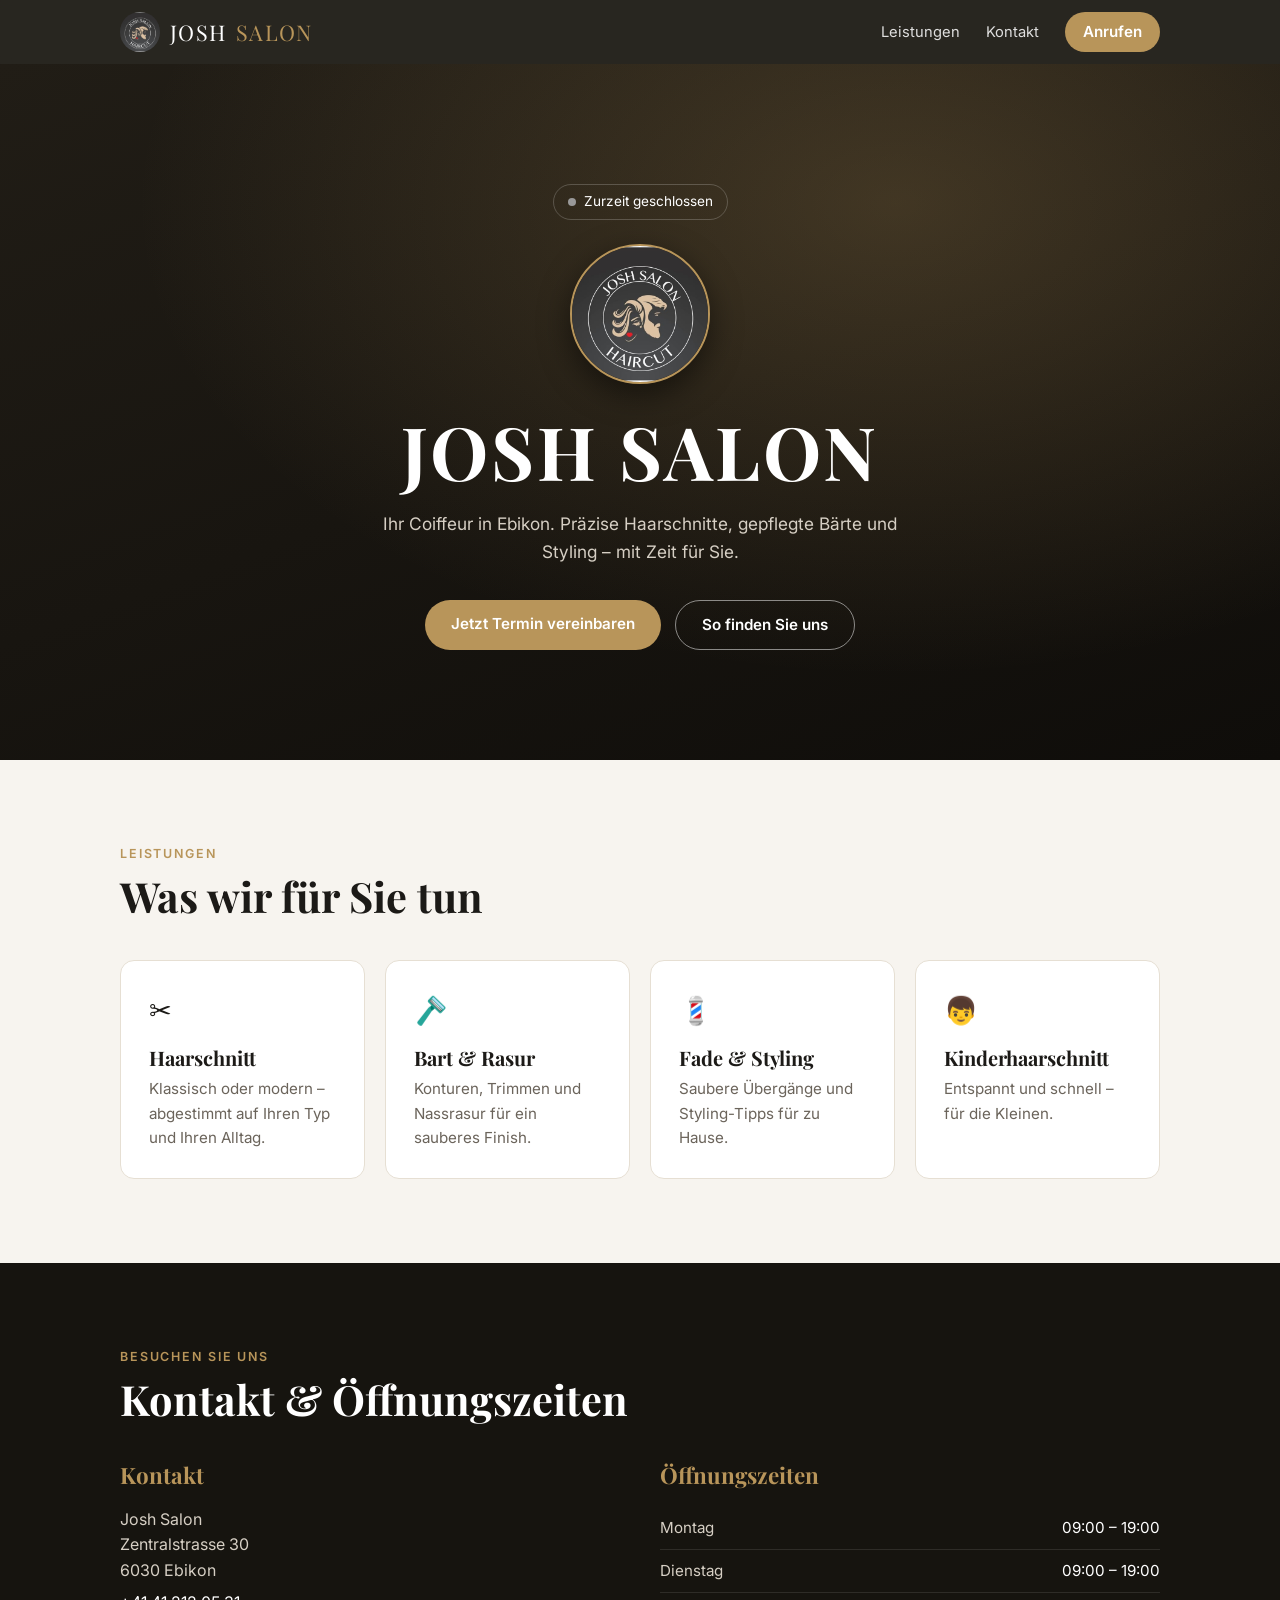
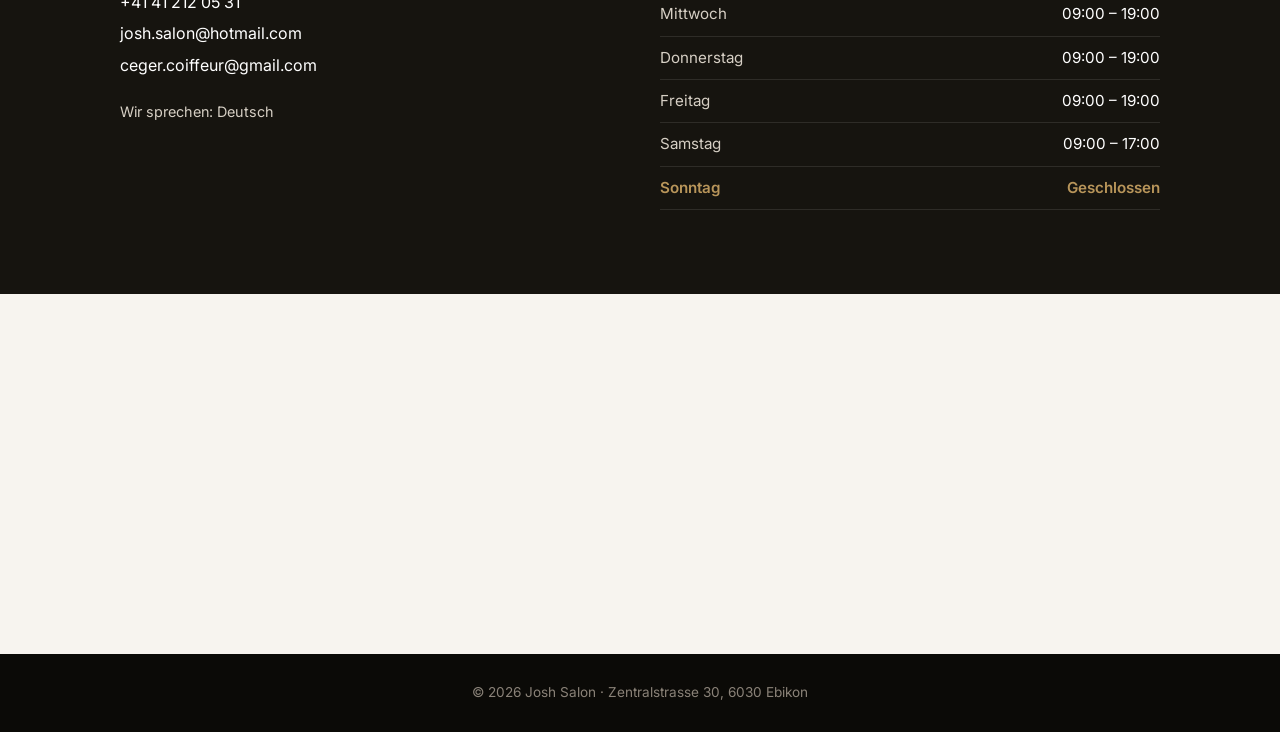
==== index.html @ 7848d9aa "test josh salon" ====
<!doctype html>
<html lang="de">
<head>
<meta charset="utf-8">
<meta name="viewport" content="width=device-width, initial-scale=1">
<title>Josh Salon – Coiffeur in Ebikon</title>
<meta name="description" content="Josh Salon – Ihr Coiffeur an der Zentralstrasse 30 in Ebikon. Haarschnitte, Bart & Styling.">
<link href="https://fonts.googleapis.com/css2?family=Playfair+Display:wght@600;700&family=Inter:wght@400;500;600&display=swap" rel="stylesheet">
<link rel="stylesheet" href="style.css">
<link rel="icon" href="img/logo.jpg">
</head>
<body>

<header>
  <div class="wrap">
    <a href="#" class="logo"><img src="img/logo.jpg" alt="Josh Salon Logo"> JOSH <span>SALON</span></a>
    <nav>
      <a href="#leistungen">Leistungen</a>
      <a href="#kontakt">Kontakt</a>
      <a href="tel:+41412120531" class="btn">Anrufen</a>
    </nav>
  </div>
</header>

<div class="hero">
  <div class="wrap">
    <div class="badge"><span class="dot" id="statusDot"></span><span id="statusText">Öffnungszeiten werden geladen…</span></div>
    <img class="hero-logo" src="img/logo.jpg" alt="Josh Salon Haircut Logo">
    <h1>JOSH SALON</h1>
    <p>Ihr Coiffeur in Ebikon. Präzise Haarschnitte, gepflegte Bärte und Styling – mit Zeit für Sie.</p>
    <div class="actions">
      <a href="tel:+41412120531" class="btn">Jetzt Termin vereinbaren</a>
      <a href="#kontakt" class="btn ghost">So finden Sie uns</a>
    </div>
  </div>
</div>

<section id="leistungen">
  <div class="wrap">
    <div class="eyebrow">Leistungen</div>
    <h2 class="title">Was wir für Sie tun</h2>
    <div class="grid">
      <div class="card"><div class="icon">✂️</div><h3>Haarschnitt</h3><p>Klassisch oder modern – abgestimmt auf Ihren Typ und Ihren Alltag.</p></div>
      <div class="card"><div class="icon">🪒</div><h3>Bart & Rasur</h3><p>Konturen, Trimmen und Nassrasur für ein sauberes Finish.</p></div>
      <div class="card"><div class="icon">💈</div><h3>Fade & Styling</h3><p>Saubere Übergänge und Styling-Tipps für zu Hause.</p></div>
      <div class="card"><div class="icon">👦</div><h3>Kinderhaarschnitt</h3><p>Entspannt und schnell – für die Kleinen.</p></div>
    </div>
  </div>
</section>

<section id="kontakt" class="info">
  <div class="wrap">
    <div class="eyebrow">Besuchen Sie uns</div>
    <h2 class="title">Kontakt & Öffnungszeiten</h2>
    <div class="grid">
      <div>
        <h3>Kontakt</h3>
        <address>Josh Salon<br>Zentralstrasse 30<br>6030 Ebikon</address>
        <a href="tel:+41412120531">+41 41 212 05 31</a>
        <a href="mailto:josh.salon@hotmail.com">josh.salon@hotmail.com</a>
        <a href="mailto:ceger.coiffeur@gmail.com">ceger.coiffeur@gmail.com</a>
        <p class="langs">Wir sprechen: Deutsch</p>
      </div>
      <div>
        <h3>Öffnungszeiten</h3>
        <table id="hours">
          <tr><td>Montag</td><td>09:00 – 19:00</td></tr>
          <tr><td>Dienstag</td><td>09:00 – 19:00</td></tr>
          <tr><td>Mittwoch</td><td>09:00 – 19:00</td></tr>
          <tr><td>Donnerstag</td><td>09:00 – 19:00</td></tr>
          <tr><td>Freitag</td><td>09:00 – 19:00</td></tr>
          <tr><td>Samstag</td><td>09:00 – 17:00</td></tr>
          <tr><td>Sonntag</td><td>Geschlossen</td></tr>
        </table>
      </div>
    </div>
  </div>
</section>

<iframe class="map" loading="lazy" title="Karte Josh Salon"
  src="https://maps.google.com/maps?q=Zentralstrasse%2030%2C%206030%20Ebikon&z=16&output=embed"></iframe>

<footer>© <span id="year"></span> Josh Salon · Zentralstrasse 30, 6030 Ebikon</footer>

<script src="script.js"></script>
</body>
</html>
---- style.css ----
:root{
  --bg:#f7f4ef; --ink:#1c1a17; --muted:#6b645b; --gold:#b8955a; --dark:#16140f; --card:#fff; --line:#e6dfd3;
}
*{box-sizing:border-box;margin:0;padding:0}
html{scroll-behavior:smooth}
body{font-family:Inter,system-ui,sans-serif;background:var(--bg);color:var(--ink);line-height:1.6}
a{color:inherit}
.wrap{max-width:1080px;margin:0 auto;padding:0 20px}
h1,h2,h3{font-family:"Playfair Display",Georgia,serif;line-height:1.15}

/* Header */
header{position:sticky;top:0;z-index:10;background:rgba(22,20,15,.92);backdrop-filter:blur(6px);color:#fff}
header .wrap{display:flex;align-items:center;justify-content:space-between;height:64px}
.logo{font-family:"Playfair Display",serif;font-size:1.35rem;letter-spacing:.06em;text-decoration:none}
.logo span{color:var(--gold)}
nav a{text-decoration:none;margin-left:22px;font-size:.92rem;opacity:.85}
nav a:hover{opacity:1;color:var(--gold)}
@media(max-width:640px){nav a:not(.btn){display:none}}

.btn{display:inline-block;background:var(--gold);color:#fff;text-decoration:none;padding:12px 26px;border-radius:999px;font-weight:600;font-size:.95rem;transition:.2s}
.btn:hover{background:#a3814a}
.btn.ghost{background:transparent;border:1px solid rgba(255,255,255,.5)}
.btn.ghost:hover{border-color:var(--gold);color:var(--gold)}
nav .btn{padding:8px 18px;margin-left:22px;opacity:1}

/* Hero */
.hero{background:
    radial-gradient(ellipse at 70% 20%,rgba(184,149,90,.25),transparent 60%),
    linear-gradient(160deg,#211d16,#0f0d0a);
  color:#fff;padding:120px 0 110px;text-align:center}
.badge{display:inline-flex;align-items:center;gap:8px;font-size:.85rem;border:1px solid rgba(255,255,255,.2);padding:6px 14px;border-radius:999px;margin-bottom:24px}
.dot{width:8px;height:8px;border-radius:50%;background:#999}
.dot.open{background:#4ade80;box-shadow:0 0 8px #4ade80}
.hero h1{font-size:clamp(2.6rem,7vw,4.6rem);letter-spacing:.04em}
.hero p{max-width:520px;margin:18px auto 34px;color:#d6cfc4;font-size:1.08rem}
.hero .actions{display:flex;gap:14px;justify-content:center;flex-wrap:wrap}

section{padding:84px 0}
.eyebrow{color:var(--gold);text-transform:uppercase;letter-spacing:.15em;font-size:.78rem;font-weight:600}
.title{font-size:clamp(1.9rem,4vw,2.6rem);margin:8px 0 40px}

/* Services */
.grid{display:grid;grid-template-columns:repeat(auto-fit,minmax(230px,1fr));gap:20px}
.card{background:var(--card);border:1px solid var(--line);border-radius:14px;padding:28px}
.card h3{font-size:1.25rem;margin-bottom:8px}
.card p{color:var(--muted);font-size:.95rem}
.icon{font-size:1.7rem;margin-bottom:14px}

/* Info */
.info{background:var(--dark);color:#fff}
.info .grid{gap:40px}
.info h3{font-size:1.4rem;margin-bottom:18px;color:var(--gold)}
.info address{font-style:normal;color:#d6cfc4}
.info a{color:#fff;text-decoration:none;display:block;margin-top:6px}
.info a:hover{color:var(--gold)}
table{width:100%;border-collapse:collapse;font-size:.95rem}
td{padding:9px 0;border-bottom:1px solid rgba(255,255,255,.1);color:#d6cfc4}
td:last-child{text-align:right;color:#fff}
tr.today td{color:var(--gold);font-weight:600}
.langs{margin-top:22px;color:#d6cfc4;font-size:.9rem}

.map{border:0;width:100%;height:360px;display:block;filter:grayscale(.4)}

footer{background:#0b0a07;color:#8a8278;text-align:center;padding:28px 20px;font-size:.85rem}

/* Logo */
.logo{display:flex;align-items:center;gap:10px}
.logo img{width:40px;height:40px;border-radius:50%;object-fit:cover}
.hero-logo{width:140px;height:140px;border-radius:50%;object-fit:cover;margin:0 auto 24px;display:block;border:2px solid var(--gold);box-shadow:0 10px 30px rgba(0,0,0,.5)}

/* Móvil estrecho */
@media(max-width:400px){
  .logo{font-size:1.05rem;gap:8px}
  .logo img{width:32px;height:32px}
  nav .btn{margin-left:0;padding:7px 14px;font-size:.85rem}
}
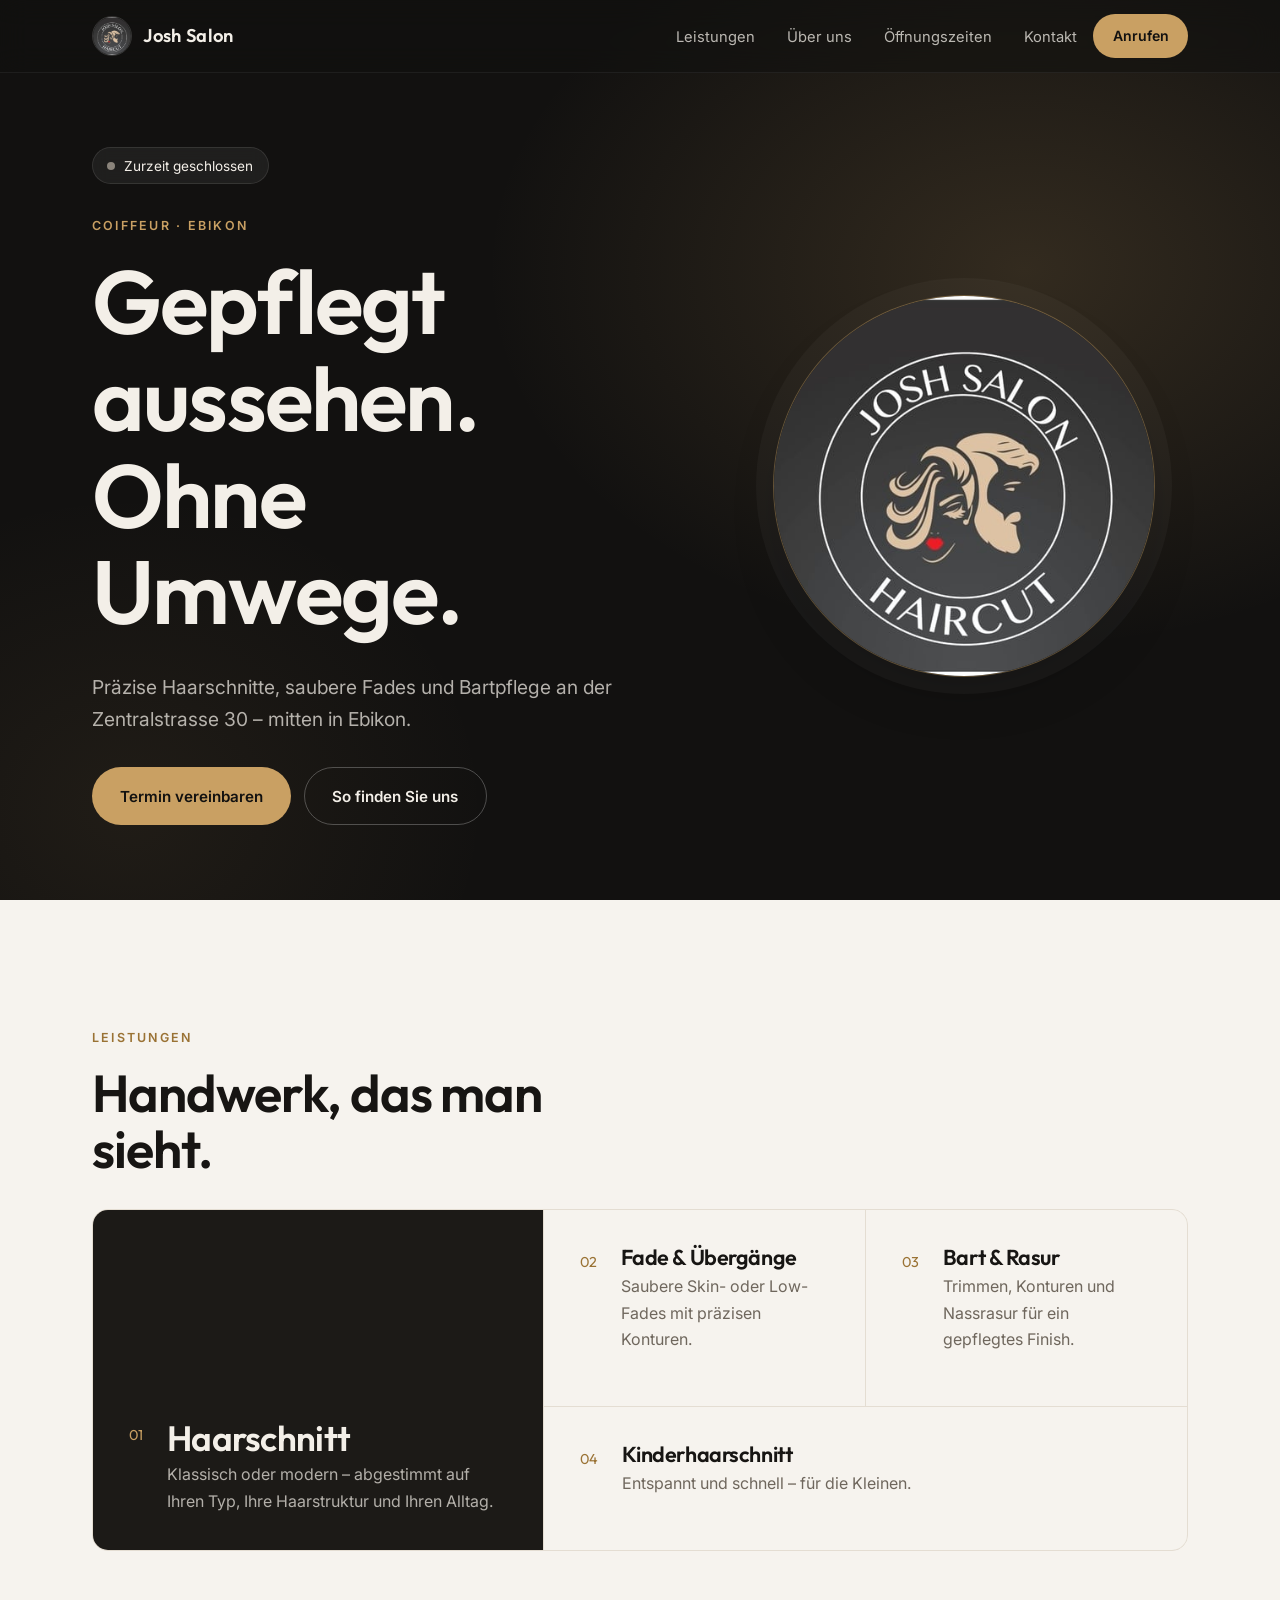
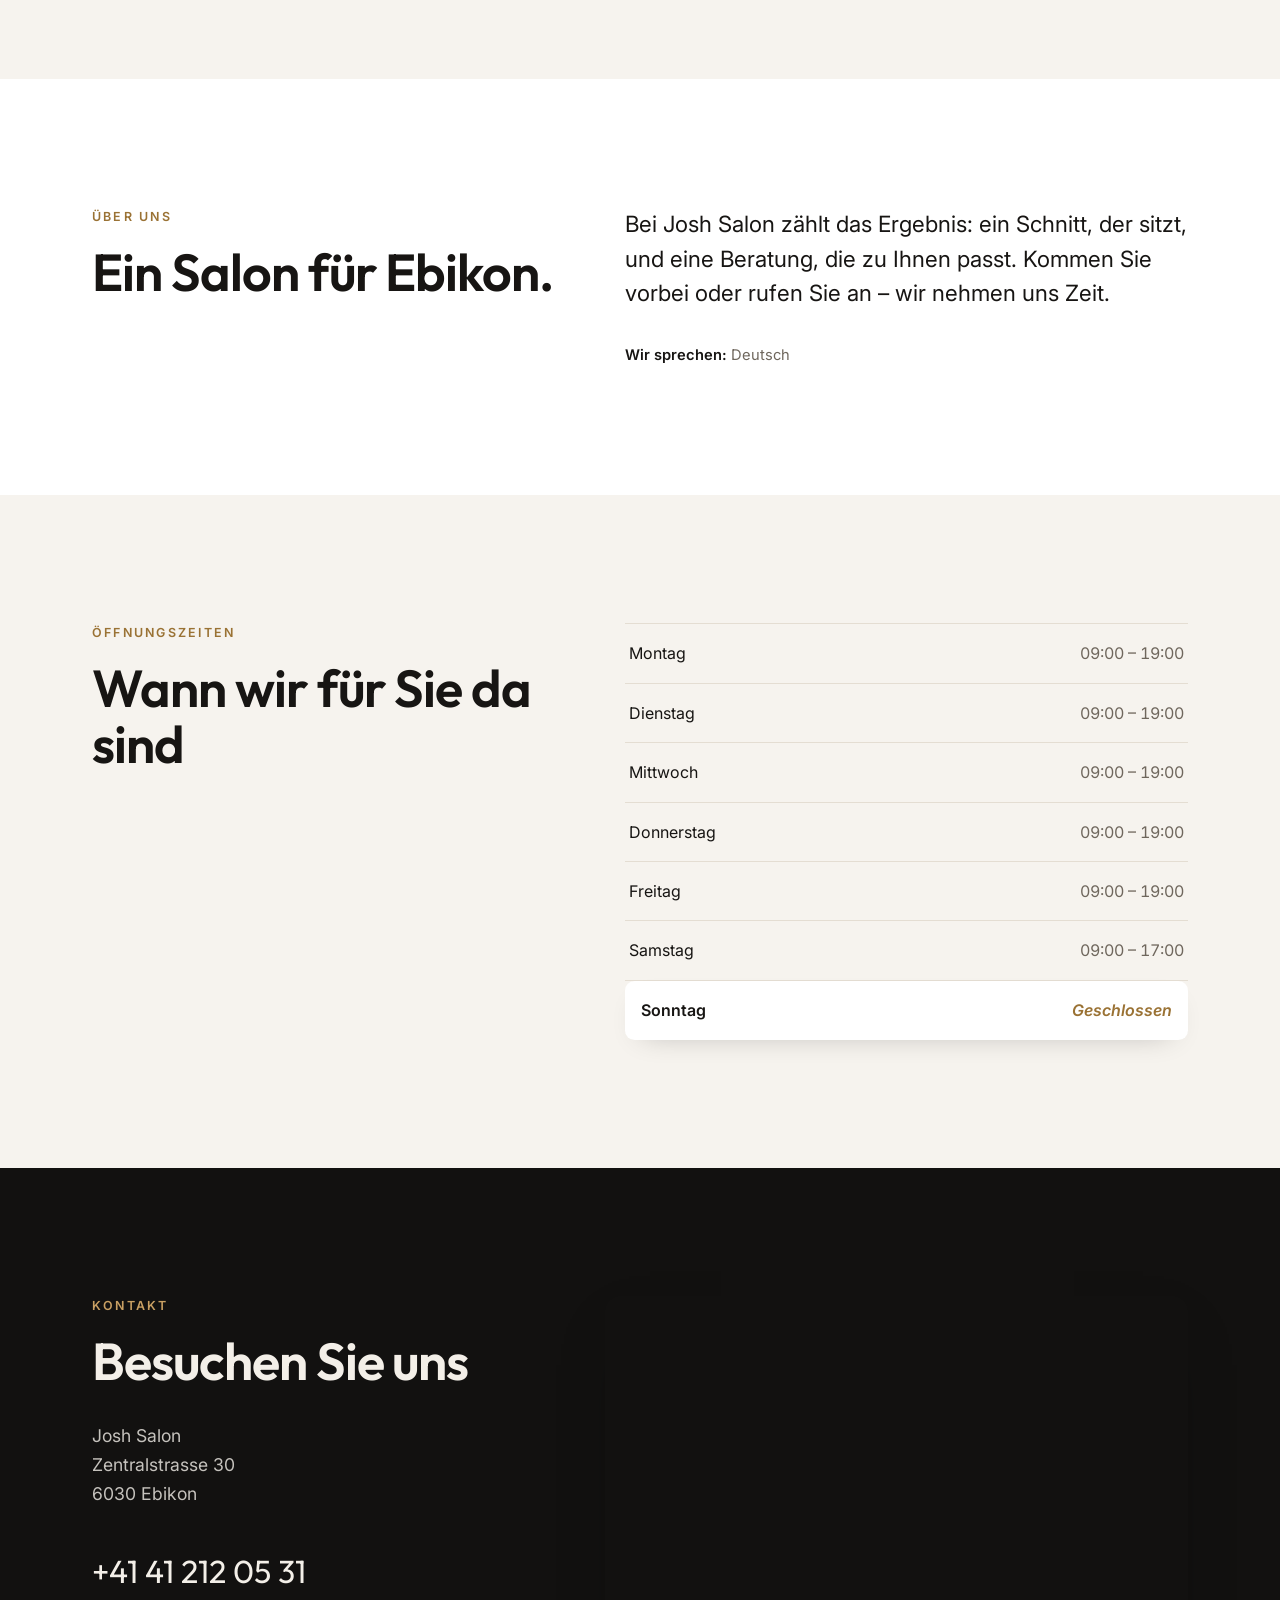
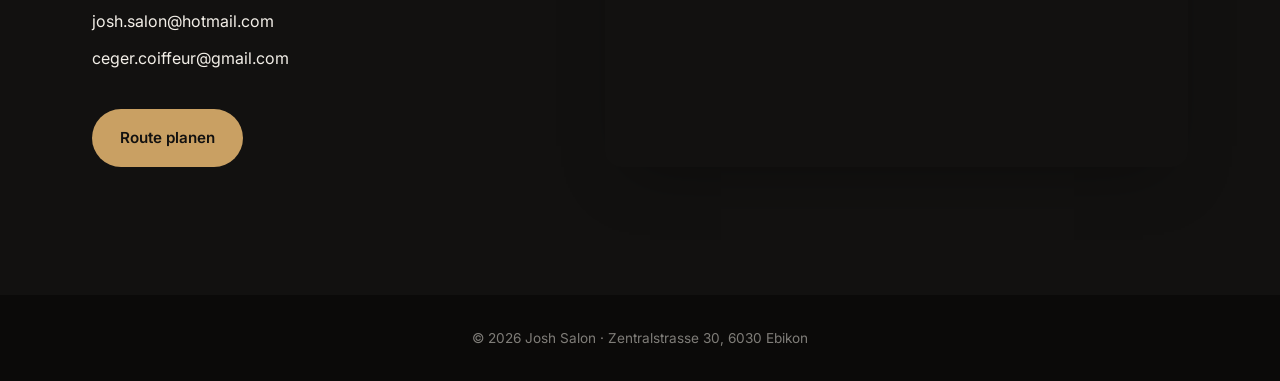
==== commit 120c06a7: "Rediseño premium de la web de Josh Salon con contenido en content.js - Todo el texto, enlaces, horar" ====
--- a/index.html
+++ b/index.html
@@ -1,87 +1,106 @@
 <!doctype html>
 <html lang="de">
 <head>
-<meta charset="utf-8">
-<meta name="viewport" content="width=device-width, initial-scale=1">
-<title>Josh Salon – Coiffeur in Ebikon</title>
-<meta name="description" content="Josh Salon – Ihr Coiffeur an der Zentralstrasse 30 in Ebikon. Haarschnitte, Bart & Styling.">
-<link href="https://fonts.googleapis.com/css2?family=Playfair+Display:wght@600;700&family=Inter:wght@400;500;600&display=swap" rel="stylesheet">
-<link rel="stylesheet" href="style.css">
-<link rel="icon" href="img/logo.jpg">
+  <meta charset="utf-8">
+  <meta name="viewport" content="width=device-width, initial-scale=1">
+  <title>Josh Salon</title>
+  <link rel="preconnect" href="https://fonts.googleapis.com">
+  <link rel="preconnect" href="https://fonts.gstatic.com" crossorigin>
+  <link href="https://fonts.googleapis.com/css2?family=Outfit:wght@400;500;600;700&family=Inter:wght@400;500;600&display=swap" rel="stylesheet">
+  <link rel="stylesheet" href="style.css">
+  <link rel="icon" id="favicon" href="img/logo.jpg">
 </head>
 <body>
 
-<header>
-  <div class="wrap">
-    <a href="#" class="logo"><img src="img/logo.jpg" alt="Josh Salon Logo"> JOSH <span>SALON</span></a>
-    <nav>
-      <a href="#leistungen">Leistungen</a>
-      <a href="#kontakt">Kontakt</a>
-      <a href="tel:+41412120531" class="btn">Anrufen</a>
-    </nav>
-  </div>
-</header>
+  <header class="header" id="header">
+    <div class="container header__inner">
+      <a href="#top" class="brand">
+        <img class="brand__logo" id="brand-logo" src="" alt="">
+        <span class="brand__name" id="brand-name"></span>
+      </a>
+      <nav class="nav" id="nav" aria-label="Hauptnavigation">
+        <ul class="nav__list" id="nav-list"></ul>
+      </nav>
+      <a class="btn btn--small" id="nav-cta" href="#"></a>
+      <button class="menu-toggle" id="menu-toggle" aria-expanded="false" aria-controls="nav" aria-label="Menü öffnen">
+        <span></span><span></span>
+      </button>
+    </div>
+  </header>
 
-<div class="hero">
-  <div class="wrap">
-    <div class="badge"><span class="dot" id="statusDot"></span><span id="statusText">Öffnungszeiten werden geladen…</span></div>
-    <img class="hero-logo" src="img/logo.jpg" alt="Josh Salon Haircut Logo">
-    <h1>JOSH SALON</h1>
-    <p>Ihr Coiffeur in Ebikon. Präzise Haarschnitte, gepflegte Bärte und Styling – mit Zeit für Sie.</p>
-    <div class="actions">
-      <a href="tel:+41412120531" class="btn">Jetzt Termin vereinbaren</a>
-      <a href="#kontakt" class="btn ghost">So finden Sie uns</a>
+  <main id="top">
+    <section class="hero" id="hero">
+      <div class="container hero__inner">
+        <div class="hero__text">
+          <p class="status" id="status"><span class="status__dot"></span><span id="status-text"></span></p>
+          <p class="eyebrow" id="hero-eyebrow"></p>
+          <h1 class="hero__title" id="hero-title"></h1>
+          <p class="hero__subtitle" id="hero-subtitle"></p>
+          <div class="hero__actions">
+            <a class="btn" id="hero-cta" href="#"></a>
+            <a class="btn btn--ghost" id="hero-cta2" href="#"></a>
+          </div>
+        </div>
+        <div class="hero__visual">
+          <img class="hero__logo" id="hero-logo" src="" alt="">
+        </div>
+      </div>
+    </section>
+
+    <section class="section" id="leistungen">
+      <div class="container">
+        <p class="eyebrow" id="services-eyebrow"></p>
+        <h2 class="section__title" id="services-title"></h2>
+        <div class="services" id="services-list"></div>
+      </div>
+    </section>
+
+    <section class="section section--alt" id="ueber-uns">
+      <div class="container about">
+        <div>
+          <p class="eyebrow" id="about-eyebrow"></p>
+          <h2 class="section__title" id="about-title"></h2>
+        </div>
+        <div>
+          <p class="about__text" id="about-text"></p>
+          <p class="about__langs"><span id="about-langs-label"></span> <span id="about-langs"></span></p>
+        </div>
+      </div>
+    </section>
+
+    <section class="section" id="zeiten">
+      <div class="container split">
+        <div>
+          <p class="eyebrow" id="hours-eyebrow"></p>
+          <h2 class="section__title" id="hours-title"></h2>
+        </div>
+        <ul class="hours" id="hours-list"></ul>
+      </div>
+    </section>
+
+    <section class="section section--dark" id="kontakt">
+      <div class="container contact">
+        <div class="contact__info">
+          <p class="eyebrow" id="contact-eyebrow"></p>
+          <h2 class="section__title" id="contact-title"></h2>
+          <address class="contact__address" id="contact-address"></address>
+          <ul class="contact__links" id="contact-links"></ul>
+          <a class="btn" id="contact-directions" href="#" target="_blank" rel="noopener"></a>
+        </div>
+        <div class="contact__map">
+          <iframe id="contact-map" loading="lazy" referrerpolicy="no-referrer-when-downgrade"></iframe>
+        </div>
+      </div>
+    </section>
+  </main>
+
+  <footer class="footer">
+    <div class="container footer__inner">
+      <span>© <span id="footer-year"></span> <span id="footer-text"></span></span>
     </div>
-  </div>
-</div>
+  </footer>
 
-<section id="leistungen">
-  <div class="wrap">
-    <div class="eyebrow">Leistungen</div>
-    <h2 class="title">Was wir für Sie tun</h2>
-    <div class="grid">
-      <div class="card"><div class="icon">✂️</div><h3>Haarschnitt</h3><p>Klassisch oder modern – abgestimmt auf Ihren Typ und Ihren Alltag.</p></div>
-      <div class="card"><div class="icon">🪒</div><h3>Bart & Rasur</h3><p>Konturen, Trimmen und Nassrasur für ein sauberes Finish.</p></div>
-      <div class="card"><div class="icon">💈</div><h3>Fade & Styling</h3><p>Saubere Übergänge und Styling-Tipps für zu Hause.</p></div>
-      <div class="card"><div class="icon">👦</div><h3>Kinderhaarschnitt</h3><p>Entspannt und schnell – für die Kleinen.</p></div>
-    </div>
-  </div>
-</section>
-
-<section id="kontakt" class="info">
-  <div class="wrap">
-    <div class="eyebrow">Besuchen Sie uns</div>
-    <h2 class="title">Kontakt & Öffnungszeiten</h2>
-    <div class="grid">
-      <div>
-        <h3>Kontakt</h3>
-        <address>Josh Salon<br>Zentralstrasse 30<br>6030 Ebikon</address>
-        <a href="tel:+41412120531">+41 41 212 05 31</a>
-        <a href="mailto:josh.salon@hotmail.com">josh.salon@hotmail.com</a>
-        <a href="mailto:ceger.coiffeur@gmail.com">ceger.coiffeur@gmail.com</a>
-        <p class="langs">Wir sprechen: Deutsch</p>
-      </div>
-      <div>
-        <h3>Öffnungszeiten</h3>
-        <table id="hours">
-          <tr><td>Montag</td><td>09:00 – 19:00</td></tr>
-          <tr><td>Dienstag</td><td>09:00 – 19:00</td></tr>
-          <tr><td>Mittwoch</td><td>09:00 – 19:00</td></tr>
-          <tr><td>Donnerstag</td><td>09:00 – 19:00</td></tr>
-          <tr><td>Freitag</td><td>09:00 – 19:00</td></tr>
-          <tr><td>Samstag</td><td>09:00 – 17:00</td></tr>
-          <tr><td>Sonntag</td><td>Geschlossen</td></tr>
-        </table>
-      </div>
-    </div>
-  </div>
-</section>
-
-<iframe class="map" loading="lazy" title="Karte Josh Salon"
-  src="https://maps.google.com/maps?q=Zentralstrasse%2030%2C%206030%20Ebikon&z=16&output=embed"></iframe>
-
-<footer>© <span id="year"></span> Josh Salon · Zentralstrasse 30, 6030 Ebikon</footer>
-
-<script src="script.js"></script>
+  <script src="content.js"></script>
+  <script src="script.js"></script>
 </body>
 </html>
--- a/style.css
+++ b/style.css
@@ -1,76 +1,250 @@
-:root{
-  --bg:#f7f4ef; --ink:#1c1a17; --muted:#6b645b; --gold:#b8955a; --dark:#16140f; --card:#fff; --line:#e6dfd3;
-}
-*{box-sizing:border-box;margin:0;padding:0}
-html{scroll-behavior:smooth}
-body{font-family:Inter,system-ui,sans-serif;background:var(--bg);color:var(--ink);line-height:1.6}
-a{color:inherit}
-.wrap{max-width:1080px;margin:0 auto;padding:0 20px}
-h1,h2,h3{font-family:"Playfair Display",Georgia,serif;line-height:1.15}
-
-/* Header */
-header{position:sticky;top:0;z-index:10;background:rgba(22,20,15,.92);backdrop-filter:blur(6px);color:#fff}
-header .wrap{display:flex;align-items:center;justify-content:space-between;height:64px}
-.logo{font-family:"Playfair Display",serif;font-size:1.35rem;letter-spacing:.06em;text-decoration:none}
-.logo span{color:var(--gold)}
-nav a{text-decoration:none;margin-left:22px;font-size:.92rem;opacity:.85}
-nav a:hover{opacity:1;color:var(--gold)}
-@media(max-width:640px){nav a:not(.btn){display:none}}
-
-.btn{display:inline-block;background:var(--gold);color:#fff;text-decoration:none;padding:12px 26px;border-radius:999px;font-weight:600;font-size:.95rem;transition:.2s}
-.btn:hover{background:#a3814a}
-.btn.ghost{background:transparent;border:1px solid rgba(255,255,255,.5)}
-.btn.ghost:hover{border-color:var(--gold);color:var(--gold)}
-nav .btn{padding:8px 18px;margin-left:22px;opacity:1}
-
-/* Hero */
-.hero{background:
-    radial-gradient(ellipse at 70% 20%,rgba(184,149,90,.25),transparent 60%),
-    linear-gradient(160deg,#211d16,#0f0d0a);
-  color:#fff;padding:120px 0 110px;text-align:center}
-.badge{display:inline-flex;align-items:center;gap:8px;font-size:.85rem;border:1px solid rgba(255,255,255,.2);padding:6px 14px;border-radius:999px;margin-bottom:24px}
-.dot{width:8px;height:8px;border-radius:50%;background:#999}
-.dot.open{background:#4ade80;box-shadow:0 0 8px #4ade80}
-.hero h1{font-size:clamp(2.6rem,7vw,4.6rem);letter-spacing:.04em}
-.hero p{max-width:520px;margin:18px auto 34px;color:#d6cfc4;font-size:1.08rem}
-.hero .actions{display:flex;gap:14px;justify-content:center;flex-wrap:wrap}
-
-section{padding:84px 0}
-.eyebrow{color:var(--gold);text-transform:uppercase;letter-spacing:.15em;font-size:.78rem;font-weight:600}
-.title{font-size:clamp(1.9rem,4vw,2.6rem);margin:8px 0 40px}
-
-/* Services */
-.grid{display:grid;grid-template-columns:repeat(auto-fit,minmax(230px,1fr));gap:20px}
-.card{background:var(--card);border:1px solid var(--line);border-radius:14px;padding:28px}
-.card h3{font-size:1.25rem;margin-bottom:8px}
-.card p{color:var(--muted);font-size:.95rem}
-.icon{font-size:1.7rem;margin-bottom:14px}
-
-/* Info */
-.info{background:var(--dark);color:#fff}
-.info .grid{gap:40px}
-.info h3{font-size:1.4rem;margin-bottom:18px;color:var(--gold)}
-.info address{font-style:normal;color:#d6cfc4}
-.info a{color:#fff;text-decoration:none;display:block;margin-top:6px}
-.info a:hover{color:var(--gold)}
-table{width:100%;border-collapse:collapse;font-size:.95rem}
-td{padding:9px 0;border-bottom:1px solid rgba(255,255,255,.1);color:#d6cfc4}
-td:last-child{text-align:right;color:#fff}
-tr.today td{color:var(--gold);font-weight:600}
-.langs{margin-top:22px;color:#d6cfc4;font-size:.9rem}
-
-.map{border:0;width:100%;height:360px;display:block;filter:grayscale(.4)}
-
-footer{background:#0b0a07;color:#8a8278;text-align:center;padding:28px 20px;font-size:.85rem}
-
-/* Logo */
-.logo{display:flex;align-items:center;gap:10px}
-.logo img{width:40px;height:40px;border-radius:50%;object-fit:cover}
-.hero-logo{width:140px;height:140px;border-radius:50%;object-fit:cover;margin:0 auto 24px;display:block;border:2px solid var(--gold);box-shadow:0 10px 30px rgba(0,0,0,.5)}
-
-/* Móvil estrecho */
-@media(max-width:400px){
-  .logo{font-size:1.05rem;gap:8px}
-  .logo img{width:32px;height:32px}
-  nav .btn{margin-left:0;padding:7px 14px;font-size:.85rem}
-}
+/* =========================================================
+   BASE · variables, reset, tipografía
+   ========================================================= */
+:root {
+  --color-bg: #f6f3ee;
+  --color-surface: #ffffff;
+  --color-dark: #121110;
+  --color-dark-2: #1c1a17;
+  --color-text: #171513;
+  --color-muted: #6f675d;
+  --color-line: #e4ddd2;
+  --color-accent: #c9a063;
+  --color-accent-strong: #9a7234;
+  --color-open: #3ecf7a;
+
+  --font-display: "Outfit", system-ui, sans-serif;
+  --font-body: "Inter", system-ui, sans-serif;
+
+  --space-xs: 0.5rem;
+  --space-sm: 1rem;
+  --space-md: 2rem;
+  --space-lg: 4rem;
+  --space-xl: clamp(4.5rem, 10vw, 8rem);
+
+  --container: 1160px;
+  --radius: 1rem;
+  --radius-pill: 999px;
+  --shadow: 0 24px 60px -24px rgb(0 0 0 / 0.35);
+  --transition: 250ms cubic-bezier(0.2, 0.8, 0.2, 1);
+}
+
+*, *::before, *::after { box-sizing: border-box; }
+* { margin: 0; padding: 0; }
+html { scroll-behavior: smooth; scroll-padding-top: 80px; }
+body {
+  font-family: var(--font-body);
+  font-size: 1rem;
+  line-height: 1.65;
+  color: var(--color-text);
+  background: var(--color-bg);
+  -webkit-font-smoothing: antialiased;
+  overflow-x: hidden;
+}
+img { max-width: 100%; display: block; }
+a { color: inherit; text-decoration: none; }
+ul { list-style: none; }
+
+h1, h2, h3 { font-family: var(--font-display); font-weight: 600; line-height: 1.08; letter-spacing: -0.02em; }
+
+.container { width: 100%; max-width: var(--container); margin: 0 auto; padding: 0 clamp(1rem, 4vw, 2rem); }
+
+.eyebrow {
+  font-size: 0.78rem; font-weight: 600; letter-spacing: 0.18em; text-transform: uppercase;
+  color: var(--color-accent-strong); margin-bottom: var(--space-sm);
+}
+.section { padding: var(--space-xl) 0; }
+.section--alt { background: var(--color-surface); }
+.section--dark { background: var(--color-dark); color: #f3efe8; }
+.section--dark .eyebrow { color: var(--color-accent); }
+.section__title { font-size: clamp(2rem, 4.5vw, 3.25rem); margin-bottom: var(--space-md); max-width: 16ch; }
+
+/* Botones */
+.btn {
+  display: inline-flex; align-items: center; justify-content: center; gap: 0.5rem;
+  padding: 0.95rem 1.7rem; border-radius: var(--radius-pill);
+  background: var(--color-accent); color: var(--color-dark);
+  font-weight: 600; font-size: 0.95rem; border: 1px solid transparent; white-space: nowrap;
+  transition: transform var(--transition), background var(--transition), box-shadow var(--transition), border-color var(--transition), color var(--transition);
+}
+.btn:hover { background: #d8b37a; transform: translateY(-2px); box-shadow: 0 14px 30px -12px rgb(201 160 99 / 0.6); }
+.btn--ghost { background: transparent; color: #f3efe8; border-color: rgb(255 255 255 / 0.25); }
+.btn--ghost:hover { background: rgb(255 255 255 / 0.06); border-color: var(--color-accent); box-shadow: none; }
+.btn--small { padding: 0.6rem 1.15rem; font-size: 0.88rem; }
+:focus-visible { outline: 2px solid var(--color-accent); outline-offset: 3px; }
+
+/* =========================================================
+   HEADER · glassmorphism ligero
+   ========================================================= */
+.header {
+  position: fixed; inset: 0 0 auto 0; z-index: 50;
+  background: rgb(18 17 16 / 0.55);
+  backdrop-filter: blur(14px); -webkit-backdrop-filter: blur(14px);
+  border-bottom: 1px solid rgb(255 255 255 / 0.06);
+  color: #f3efe8;
+  transition: background var(--transition);
+}
+.header.is-scrolled { background: rgb(18 17 16 / 0.88); }
+.header__inner { display: flex; align-items: center; gap: var(--space-sm); height: 72px; }
+.brand { display: flex; align-items: center; gap: 0.7rem; margin-right: auto; min-width: 0; }
+.brand__logo { width: 40px; height: 40px; flex-shrink: 0; border-radius: 50%; object-fit: cover; border: 1px solid rgb(255 255 255 / 0.15); }
+.brand__name { font-family: var(--font-display); font-weight: 600; font-size: 1.15rem; letter-spacing: 0.02em; white-space: nowrap; }
+
+.nav__list { display: flex; gap: var(--space-md); }
+.nav__list a { font-size: 0.92rem; color: rgb(243 239 232 / 0.75); transition: color var(--transition); position: relative; }
+.nav__list a::after {
+  content: ""; position: absolute; left: 0; bottom: -4px; width: 100%; height: 1px;
+  background: var(--color-accent); transform: scaleX(0); transform-origin: left; transition: transform var(--transition);
+}
+.nav__list a:hover { color: #fff; }
+.nav__list a:hover::after { transform: scaleX(1); }
+
+.menu-toggle { display: none; flex-shrink: 0; width: 42px; height: 42px; border: 0; background: transparent; cursor: pointer; position: relative; }
+.menu-toggle span { position: absolute; left: 10px; right: 10px; height: 2px; background: #f3efe8; border-radius: 2px; transition: transform var(--transition), top var(--transition); }
+.menu-toggle span:first-child { top: 16px; }
+.menu-toggle span:last-child { top: 24px; }
+.menu-toggle[aria-expanded="true"] span:first-child { top: 20px; transform: rotate(45deg); }
+.menu-toggle[aria-expanded="true"] span:last-child { top: 20px; transform: rotate(-45deg); }
+
+@media (max-width: 860px) {
+  .menu-toggle { display: block; }
+  .nav {
+    position: fixed; inset: 72px 0 auto 0;
+    background: rgb(18 17 16 / 0.97);
+    border-bottom: 1px solid rgb(255 255 255 / 0.08);
+    padding: var(--space-sm) clamp(1rem, 4vw, 2rem) var(--space-md);
+    transform: translateY(-8px); opacity: 0; visibility: hidden;
+    transition: opacity var(--transition), transform var(--transition), visibility var(--transition);
+  }
+  .nav.is-open { opacity: 1; transform: none; visibility: visible; }
+  .nav__list { flex-direction: column; gap: 0; }
+  .nav__list a { display: block; padding: 0.9rem 0; font-size: 1.1rem; border-bottom: 1px solid rgb(255 255 255 / 0.06); }
+  .nav__list a::after { display: none; }
+}
+@media (max-width: 420px) {
+  .header__inner { gap: 0.5rem; }
+  .brand__name { font-size: 1rem; }
+  .btn--small { padding: 0.5rem 0.9rem; font-size: 0.82rem; }
+}
+
+/* =========================================================
+   HERO
+   ========================================================= */
+.hero {
+  position: relative; min-height: 100svh; display: flex; align-items: center;
+  padding: calc(72px + var(--space-lg)) 0 var(--space-lg);
+  color: #f3efe8;
+  background-color: var(--color-dark);
+  background-image:
+    radial-gradient(60% 60% at 80% 30%, rgb(201 160 99 / 0.18), transparent 70%),
+    radial-gradient(40% 50% at 10% 90%, rgb(201 160 99 / 0.08), transparent 70%);
+  background-size: cover; background-position: center;
+  overflow: hidden;
+}
+.hero.has-image::before { content: ""; position: absolute; inset: 0; background: linear-gradient(90deg, rgb(18 17 16 / 0.92), rgb(18 17 16 / 0.55)); }
+.hero__inner { position: relative; display: grid; gap: var(--space-lg); align-items: center; }
+.hero .eyebrow { color: var(--color-accent); }
+.hero__title { font-size: clamp(2.6rem, 8vw, 5.6rem); white-space: pre-line; margin-bottom: var(--space-md); }
+.hero__subtitle { font-size: clamp(1.02rem, 1.6vw, 1.2rem); color: rgb(243 239 232 / 0.72); max-width: 46ch; margin-bottom: var(--space-md); }
+.hero__actions { display: flex; flex-wrap: wrap; gap: 0.8rem; }
+.hero__visual { display: flex; justify-content: center; }
+.hero__logo {
+  width: clamp(180px, 34vw, 380px); aspect-ratio: 1; border-radius: 50%; object-fit: cover;
+  box-shadow: 0 0 0 1px rgb(201 160 99 / 0.4), 0 0 0 18px rgb(255 255 255 / 0.03), var(--shadow);
+}
+
+.status {
+  display: inline-flex; align-items: center; gap: 0.55rem;
+  padding: 0.4rem 0.9rem; margin-bottom: var(--space-md);
+  border-radius: var(--radius-pill); font-size: 0.85rem;
+  background: rgb(255 255 255 / 0.06); border: 1px solid rgb(255 255 255 / 0.1);
+  backdrop-filter: blur(8px);
+}
+.status__dot { width: 8px; height: 8px; border-radius: 50%; background: #8a847b; }
+.status.is-open .status__dot { background: var(--color-open); box-shadow: 0 0 0 4px rgb(62 207 122 / 0.18); animation: pulse 2.4s infinite; }
+@keyframes pulse { 50% { box-shadow: 0 0 0 7px rgb(62 207 122 / 0.05); } }
+
+@media (min-width: 861px) {
+  .hero__inner { grid-template-columns: 1.3fr 1fr; }
+}
+@media (max-width: 860px) {
+  .hero__visual { order: -1; justify-content: flex-start; }
+  .hero__logo { width: 110px; box-shadow: 0 0 0 1px rgb(201 160 99 / 0.4), var(--shadow); }
+  .hero__inner { gap: var(--space-md); }
+}
+
+/* =========================================================
+   LEISTUNGEN · lista editorial, el primero destacado
+   ========================================================= */
+.services { display: grid; gap: 1px; background: var(--color-line); border: 1px solid var(--color-line); border-radius: var(--radius); overflow: hidden; }
+.service {
+  background: var(--color-bg); padding: clamp(1.5rem, 3vw, 2.25rem);
+  display: grid; grid-template-columns: auto 1fr; gap: 0.25rem 1.5rem; align-content: start;
+  transition: background var(--transition);
+}
+.service:hover { background: var(--color-surface); }
+.service__number { font-family: var(--font-display); font-size: 0.9rem; color: var(--color-accent-strong); grid-row: span 2; padding-top: 0.3rem; }
+.service__title { font-size: 1.35rem; }
+.service__text { color: var(--color-muted); max-width: 52ch; }
+.service--featured { background: var(--color-dark-2); color: #f3efe8; }
+.service--featured:hover { background: var(--color-dark); }
+.service--featured .service__title { font-size: clamp(1.6rem, 3vw, 2.2rem); }
+.service--featured .service__text { color: rgb(243 239 232 / 0.7); }
+.service--featured .service__number { color: var(--color-accent); }
+
+@media (min-width: 861px) {
+  .services { grid-template-columns: 1.4fr 1fr 1fr; }
+  .service--featured { grid-row: span 2; align-content: end; min-height: 340px; }
+  .services .service:last-child { grid-column: span 2; }
+}
+
+/* =========================================================
+   ÜBER UNS · ZEITEN
+   ========================================================= */
+.about, .split { display: grid; gap: var(--space-md); }
+.about__text { font-size: clamp(1.1rem, 2vw, 1.4rem); line-height: 1.55; margin-bottom: var(--space-md); }
+.about__langs { color: var(--color-muted); font-size: 0.92rem; }
+.about__langs span:first-child { font-weight: 600; color: var(--color-text); }
+
+.hours { border-top: 1px solid var(--color-line); }
+.hours__row { display: flex; justify-content: space-between; gap: 1rem; padding: 1rem 0.25rem; border-bottom: 1px solid var(--color-line); font-variant-numeric: tabular-nums; }
+.hours__row span:last-child { color: var(--color-muted); }
+.hours__row.is-closed span:last-child { font-style: italic; }
+.hours__row.is-today { font-weight: 600; padding-inline: 1rem; background: var(--color-surface); border-radius: 0.6rem; border-bottom-color: transparent; box-shadow: 0 10px 30px -18px rgb(0 0 0 / 0.3); }
+.hours__row.is-today span:last-child { color: var(--color-accent-strong); }
+
+@media (min-width: 861px) {
+  .about, .split { grid-template-columns: 1fr 1.2fr; gap: var(--space-lg); }
+}
+
+/* =========================================================
+   KONTAKT
+   ========================================================= */
+.contact { display: grid; gap: var(--space-lg); align-items: stretch; }
+.contact__address { font-style: normal; font-size: 1.1rem; color: rgb(243 239 232 / 0.8); margin-bottom: var(--space-md); }
+.contact__links { margin-bottom: var(--space-md); }
+.contact__links a { display: inline-block; padding: 0.3rem 0; color: #f3efe8; border-bottom: 1px solid transparent; transition: border-color var(--transition), color var(--transition); word-break: break-word; }
+.contact__links a:hover { color: var(--color-accent); border-color: var(--color-accent); }
+.contact__links .is-phone a { font-family: var(--font-display); font-size: clamp(1.5rem, 3vw, 2rem); }
+.contact__map { border-radius: var(--radius); overflow: hidden; min-height: 320px; box-shadow: var(--shadow); }
+.contact__map iframe { display: block; width: 100%; height: 100%; min-height: 320px; border: 0; filter: grayscale(0.6) contrast(1.05); }
+
+@media (min-width: 861px) {
+  .contact { grid-template-columns: 1fr 1.3fr; }
+}
+
+/* =========================================================
+   FOOTER
+   ========================================================= */
+.footer { background: #0b0a09; color: rgb(243 239 232 / 0.5); font-size: 0.85rem; padding: var(--space-md) 0; }
+.footer__inner { display: flex; justify-content: center; text-align: center; }
+
+/* Animación de entrada al hacer scroll */
+.reveal { opacity: 0; transform: translateY(18px); transition: opacity 700ms ease, transform 700ms ease; }
+.reveal.is-visible { opacity: 1; transform: none; }
+
+@media (prefers-reduced-motion: reduce) {
+  html { scroll-behavior: auto; }
+  *, *::before, *::after { transition: none !important; animation: none !important; }
+  .reveal { opacity: 1; transform: none; }
+}
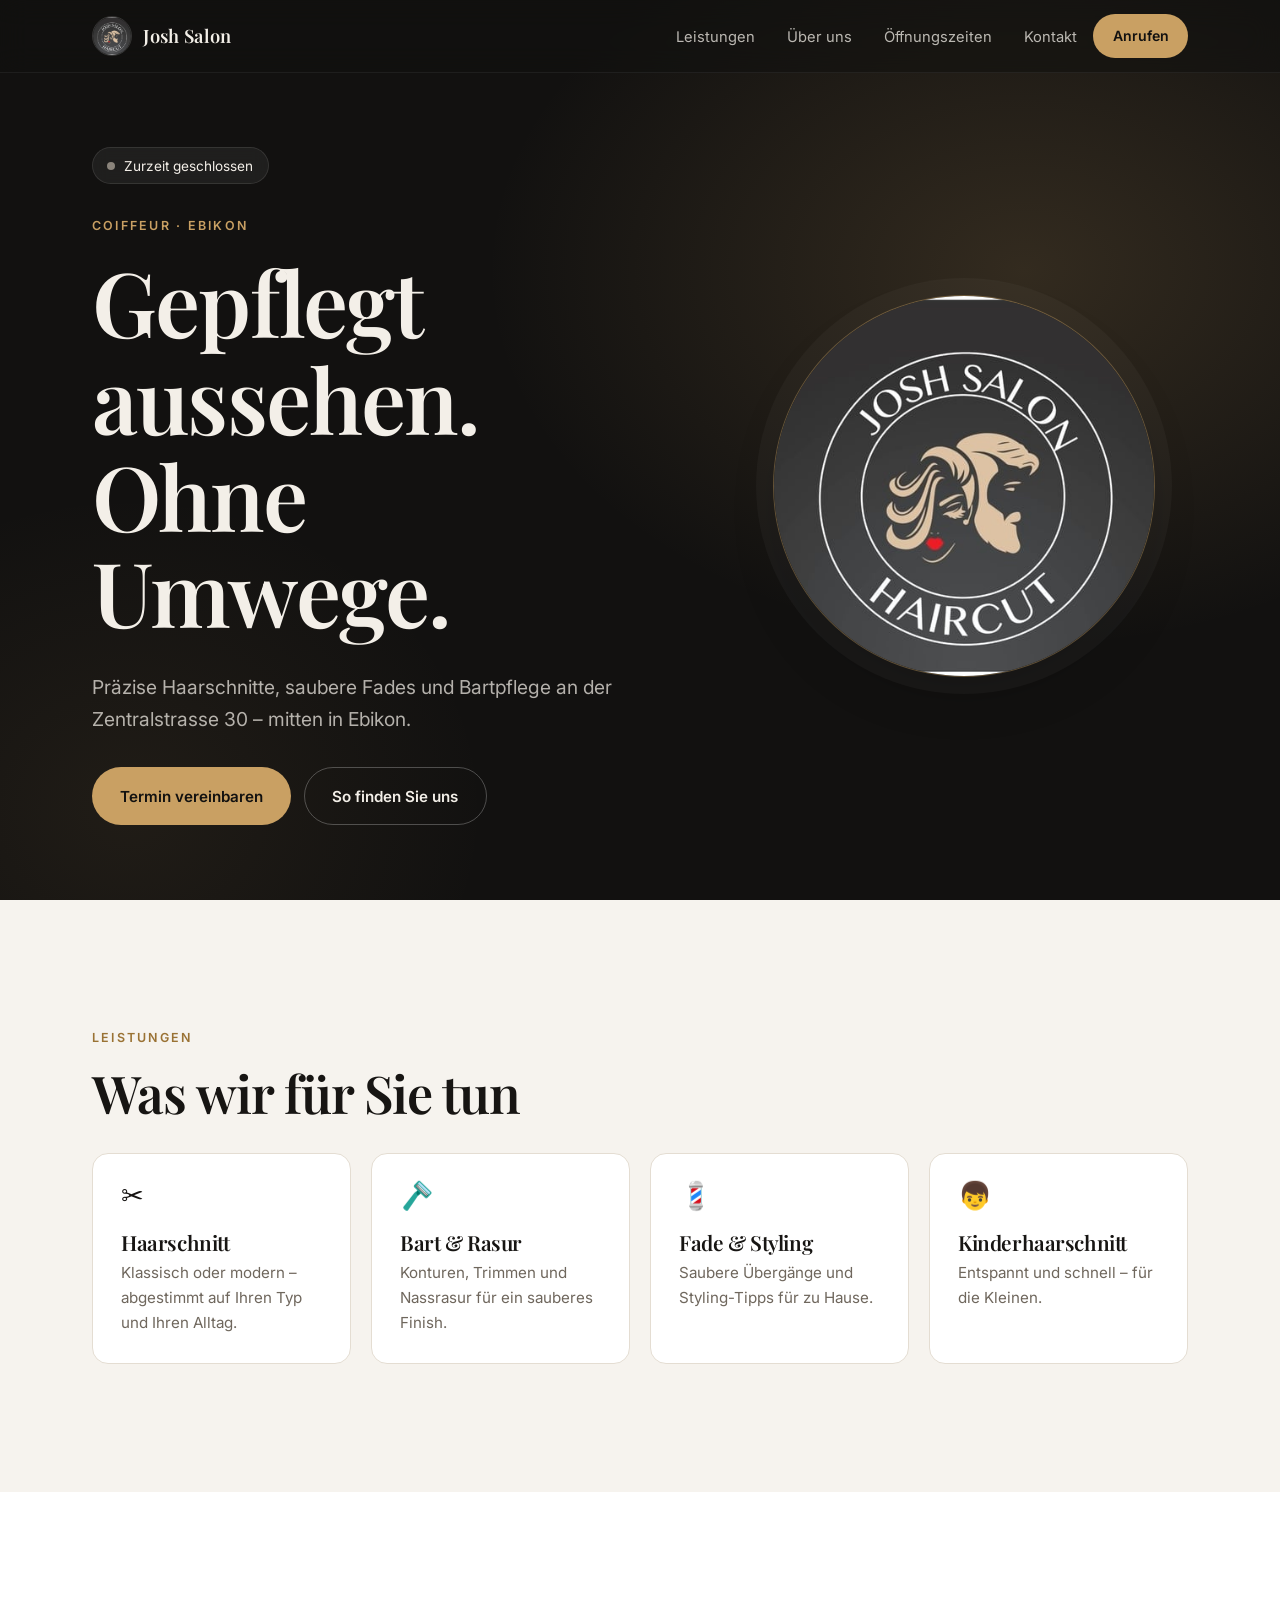
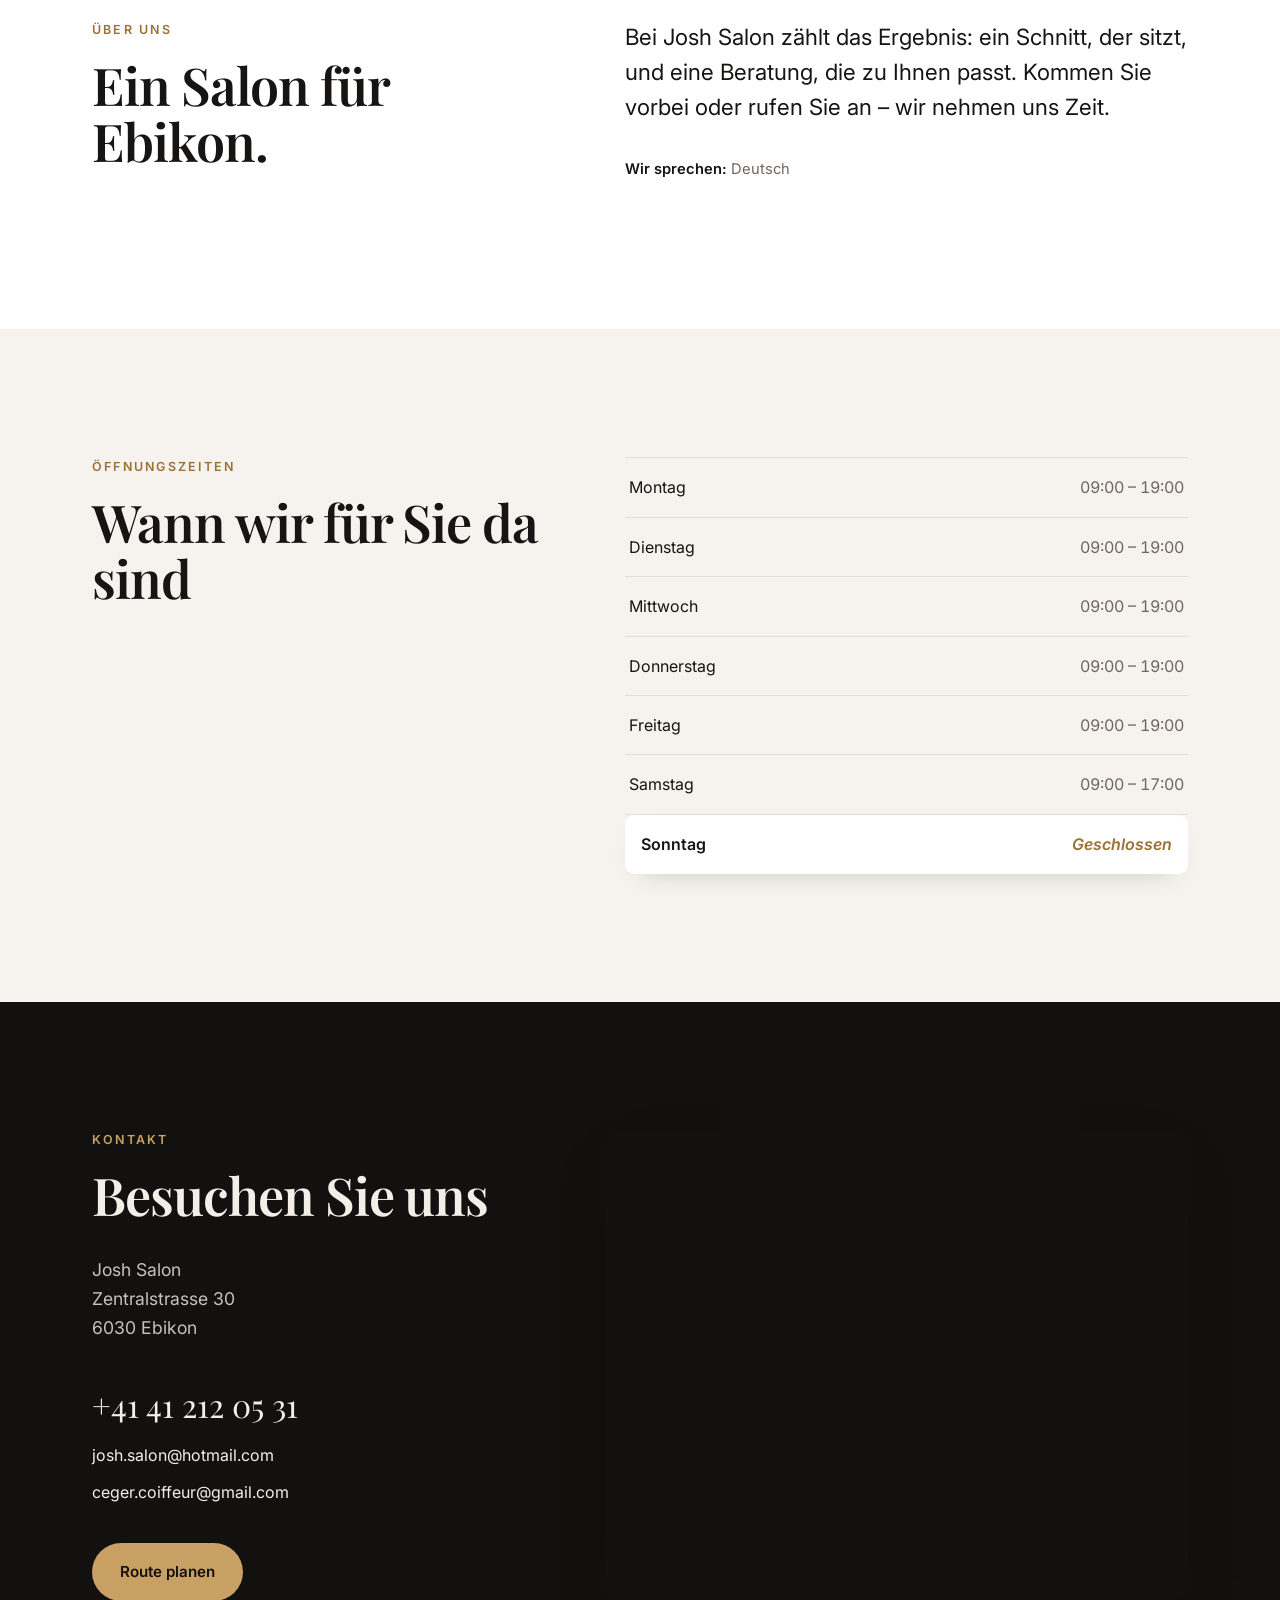
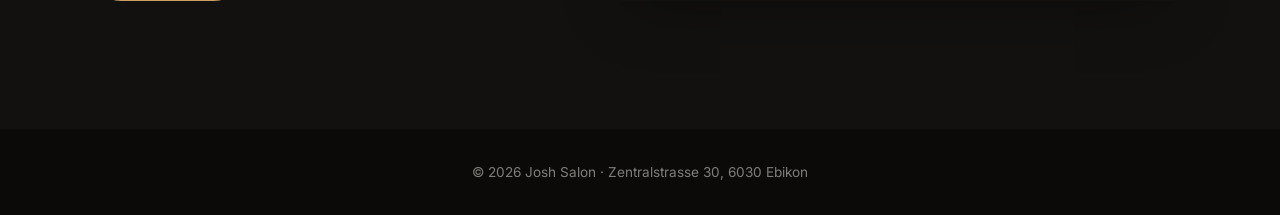
==== commit 98eea633: "new skill edit" ====
--- a/index.html
+++ b/index.html
@@ -6,7 +6,7 @@
   <title>Josh Salon</title>
   <link rel="preconnect" href="https://fonts.googleapis.com">
   <link rel="preconnect" href="https://fonts.gstatic.com" crossorigin>
-  <link href="https://fonts.googleapis.com/css2?family=Outfit:wght@400;500;600;700&family=Inter:wght@400;500;600&display=swap" rel="stylesheet">
+  <link href="https://fonts.googleapis.com/css2?family=Playfair+Display:wght@600;700&family=Inter:wght@400;500;600&display=swap" rel="stylesheet">
   <link rel="stylesheet" href="style.css">
   <link rel="icon" id="favicon" href="img/logo.jpg">
 </head>
--- a/style.css
+++ b/style.css
@@ -13,7 +13,7 @@
   --color-accent-strong: #9a7234;
   --color-open: #3ecf7a;
 
-  --font-display: "Outfit", system-ui, sans-serif;
+  --font-display: "Playfair Display", Georgia, serif;
   --font-body: "Inter", system-ui, sans-serif;
 
   --space-xs: 0.5rem;
@@ -176,27 +176,16 @@
 /* =========================================================
    LEISTUNGEN · lista editorial, el primero destacado
    ========================================================= */
-.services { display: grid; gap: 1px; background: var(--color-line); border: 1px solid var(--color-line); border-radius: var(--radius); overflow: hidden; }
+.services { display: grid; grid-template-columns: repeat(auto-fit, minmax(230px, 1fr)); gap: 1.25rem; }
 .service {
-  background: var(--color-bg); padding: clamp(1.5rem, 3vw, 2.25rem);
-  display: grid; grid-template-columns: auto 1fr; gap: 0.25rem 1.5rem; align-content: start;
-  transition: background var(--transition);
-}
-.service:hover { background: var(--color-surface); }
-.service__number { font-family: var(--font-display); font-size: 0.9rem; color: var(--color-accent-strong); grid-row: span 2; padding-top: 0.3rem; }
-.service__title { font-size: 1.35rem; }
-.service__text { color: var(--color-muted); max-width: 52ch; }
-.service--featured { background: var(--color-dark-2); color: #f3efe8; }
-.service--featured:hover { background: var(--color-dark); }
-.service--featured .service__title { font-size: clamp(1.6rem, 3vw, 2.2rem); }
-.service--featured .service__text { color: rgb(243 239 232 / 0.7); }
-.service--featured .service__number { color: var(--color-accent); }
-
-@media (min-width: 861px) {
-  .services { grid-template-columns: 1.4fr 1fr 1fr; }
-  .service--featured { grid-row: span 2; align-content: end; min-height: 340px; }
-  .services .service:last-child { grid-column: span 2; }
-}
+  background: var(--color-surface); border: 1px solid var(--color-line); border-radius: var(--radius);
+  padding: 1.75rem;
+  transition: transform var(--transition), box-shadow var(--transition), border-color var(--transition);
+}
+.service:hover { transform: translateY(-4px); box-shadow: 0 20px 40px -24px rgb(0 0 0 / 0.25); border-color: rgb(201 160 99 / 0.5); }
+.service__icon { display: block; font-size: 1.7rem; line-height: 1; margin-bottom: 1.4rem; }
+.service__title { font-size: 1.3rem; margin-bottom: 0.4rem; }
+.service__text { color: var(--color-muted); font-size: 0.95rem; }
 
 /* =========================================================
    ÜBER UNS · ZEITEN
